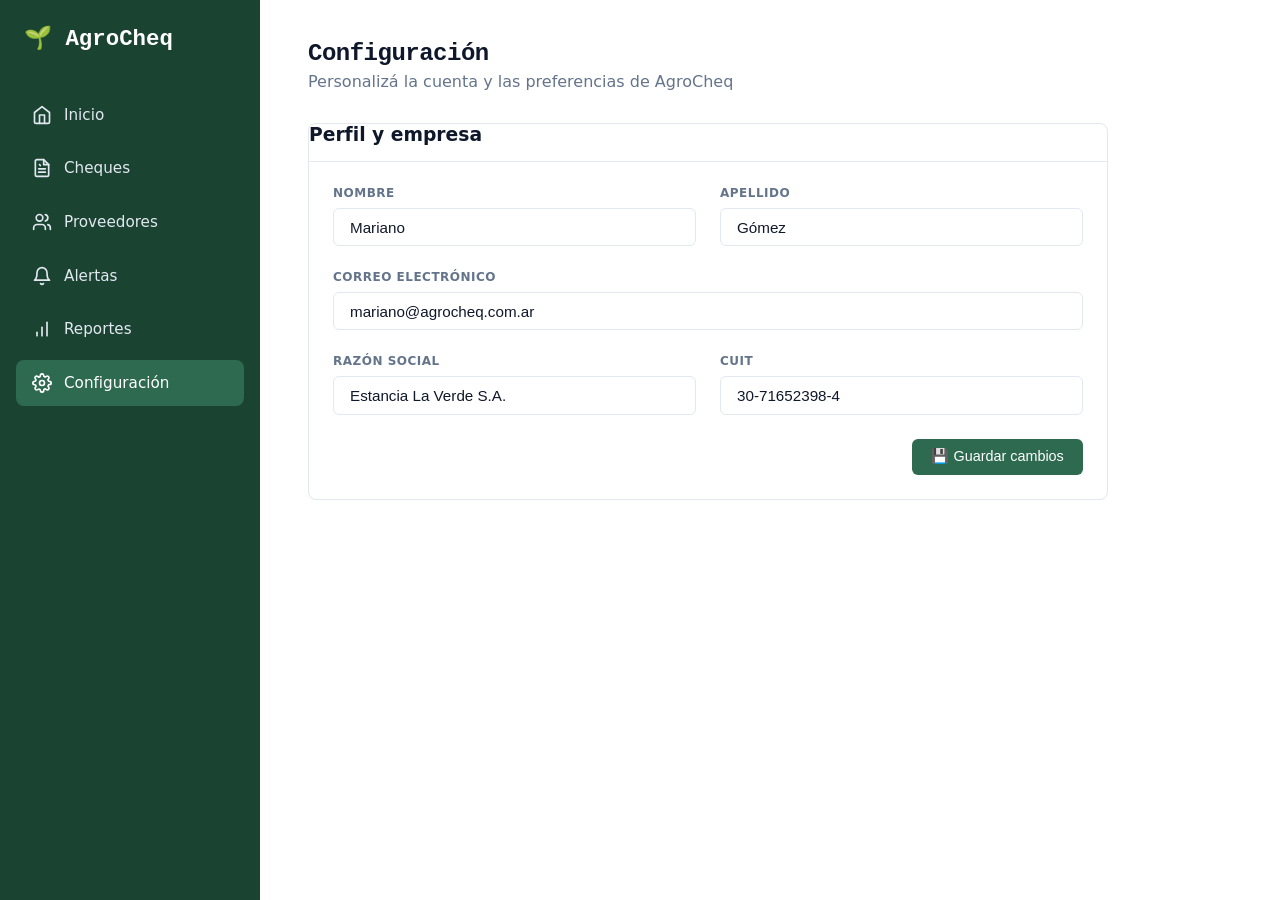
==== configuracion.html @ 2d89b177 "Add files via upload" ====
<!DOCTYPE html>
<html lang="es">
<head>
    <meta charset="UTF-8">
    <meta name="viewport" content="width=device-width, initial-scale=1.0">
    <title>Configuración - AgroCheq</title>
    <link rel="stylesheet" href="css/styles.css">
</head>
<body>
    <div class="contenedor-app">
        <nav class="sidebar">
            <h1>🌱 AgroCheq</h1>
            <ul>
                <li><a href="index.html"><svg viewBox="0 0 24 24"><path d="m3 9 9-7 9 7v11a2 2 0 0 1-2 2H5a2 2 0 0 1-2-2z"></path><polyline points="9 22 9 12 15 12 15 22"></polyline></svg>Inicio</a></li>
                <li><a href="cheques.html"><svg viewBox="0 0 24 24"><path d="M14 2H6a2 2 0 0 0-2 2v16a2 2 0 0 0 2 2h12a2 2 0 0 0 2-2V8z"></path><polyline points="14 2 14 8 20 8"></polyline><line x1="16" y1="13" x2="8" y2="13"></line><line x1="16" y1="17" x2="8" y2="17"></line><polyline points="10 9 9 8 9"></polyline></svg>Cheques</a></li>
                <li><a href="proveedores.html"><svg viewBox="0 0 24 24"><path d="M16 21v-2a4 4 0 0 0-4-4H6a4 4 0 0 0-4 4v2"></path><circle cx="9" cy="7" r="4"></circle><path d="M22 21v-2a4 4 0 0 0-3-3.87"></path><path d="M16 3.13a4 4 0 0 1 0 7.75"></path></svg>Proveedores</a></li>
                <li><a href="alertas.html"><svg viewBox="0 0 24 24"><path d="M18 8A6 6 0 0 0 6 8c0 7-3 9-3 9h18s-3-2-3-9"></path><path d="M13.73 21a2 2 0 0 1-3.46 0"></path></svg>Alertas</a></li>
                <li><a href="reportes.html"><svg viewBox="0 0 24 24"><line x1="12" y1="20" x2="12" y2="10"></line><line x1="18" y1="20" x2="18" y2="4"></line><line x1="6" y1="20" x2="6" y2="16"></line></svg>Reportes</a></li>
                <li><a href="configuracion.html" class="activo"><svg viewBox="0 0 24 24"><circle cx="12" cy="12" r="3"></circle><path d="M19.4 15a1.65 1.65 0 0 0 .33 1.82l.06.06a2 2 0 0 1 0 2.83 2 2 0 0 1-2.83 0l-.06-.06a1.65 1.65 0 0 0-1.82-.33 1.65 1.65 0 0 0-1 1.51V21a2 2 0 0 1-2 2 2 2 0 0 1-2-2v-.09A1.65 1.65 0 0 0 9 19.4a1.65 1.65 0 0 0-1.82.33l-.06.06a2 2 0 0 1-2.83 0 2 2 0 0 1 0-2.83l.06-.06a1.65 1.65 0 0 0 .33-1.82 1.65 1.65 0 0 0-1.51-1H3a2 2 0 0 1-2-2 2 2 0 0 1 2-2h.09A1.65 1.65 0 0 0 4.6 9a1.65 1.65 0 0 0-.33-1.82l-.06-.06a2 2 0 0 1 0-2.83 2 2 0 0 1 2.83 0l.06.06a1.65 1.65 0 0 0 1.82.33H9a1.65 1.65 0 0 0 1-1.51V3a2 2 0 0 1 2-2 2 2 0 0 1 2 2v.09a1.65 1.65 0 0 0 1 1.51 1.65 1.65 0 0 0 1.82-.33l.06-.06a2 2 0 0 1 2.83 0 2 2 0 0 1 0 2.83l-.06.06a1.65 1.65 0 0 0-.33 1.82V9a1.65 1.65 0 0 0 1.51 1H21a2 2 0 0 1 2 2 2 2 0 0 1-2 2h-.09a1.65 1.65 0 0 0-1.51 1z"></path></svg>Configuración</a></li>
            </ul>
        </nav>

        <main class="contenido-principal">
            <header>
                <div>
                    <h2>Configuración</h2>
                    <p style="color: #64748b; margin-top: 5px;">Personalizá la cuenta y las preferencias de AgroCheq</p>
                </div>
            </header>

            <section class="formulario-caja">
                <h3 style="border-bottom: 1px solid #e2e8f0; padding-bottom: 1rem;">Perfil y empresa</h3>
                
                <form action="#" method="POST" class="form-grid">
                    <div class="grupo-input">
                        <label for="nombre">Nombre</label>
                        <input type="text" id="nombre" value="Mariano" required>
                    </div>
                    
                    <div class="grupo-input">
                        <label for="apellido">Apellido</label>
                        <input type="text" id="apellido" value="Gómez" required>
                    </div>

                    <div class="grupo-input completo">
                        <label for="email">Correo Electrónico</label>
                        <input type="email" id="email" value="mariano@agrocheq.com.ar" required>
                    </div>

                    <div class="grupo-input">
                        <label for="razon_social">Razón Social</label>
                        <input type="text" id="razon_social" value="Estancia La Verde S.A.">
                    </div>

                    <div class="grupo-input">
                        <label for="cuit">CUIT</label>
                        <input type="text" id="cuit" value="30-71652398-4">
                    </div>

                    <div class="grupo-input completo" style="align-items: flex-end;">
                        <button type="submit" class="btn-primario">💾 Guardar cambios</button>
                    </div>
                </form>
            </section>
        </main>
    </div>
</body>
</html>
---- css/styles.css ----
/* --- VARIABLES EXACTAS DE TU FIGMA --- */
:root {
    /* Colores base */
    --bg-app: #ffffff;
    --bg-sidebar: #1b4332; /* El verde oscuro característico de tu panel */
    --bg-sidebar-activo: #2d6a4f; /* Verde más claro para el menú seleccionado */
    --borde-suave: #e2e8f0;
    
    /* Textos */
    --texto-principal: #0f172a;
    --texto-secundario: #64748b;
    --texto-sidebar: #e2e8f0;
    --naranja-logo: #f97316;
    
    /* Colores de las tarjetas (Extraídos de la imagen) */
    --color-rojo: #ef4444;
    --color-naranja: #f97316;
    --color-verde-acento: #10b981;
    --color-azul: #3b82f6;

    /* Estructura */
    --radio-borde: 8px;
    --transicion: all 0.2s ease;
}

* {
    margin: 0;
    padding: 0;
    box-sizing: border-box;
}

body {
    font-family: system-ui, -apple-system, sans-serif;
    background-color: var(--bg-app);
    color: var(--texto-principal);
}

/* --- TIPOGRAFÍA DE TÍTULOS (ESTILO FIGMA) --- */
/* En tu diseño, "Bienvenido!" y "Cheques Recientes" tienen tipografía monoespaciada */
h2, h3.titulo-mono {
    font-family: 'Consolas', 'Courier New', monospace;
    letter-spacing: -0.5px;
    color: var(--texto-principal);
}

/* --- ESTRUCTURA PRINCIPAL --- */
.contenedor-app {
    display: flex;
    min-height: 100vh;
}

/* --- BARRA LATERAL (CLON EXACTO) --- */
.sidebar {
    width: 260px;
    background-color: var(--bg-sidebar);
    padding: 1.5rem 1rem;
    color: white;
    display: flex;
    flex-direction: column;
}

/* Logo "AgroCheq" */
.sidebar h1 {
    font-family: 'Consolas', 'Courier New', monospace;
    font-size: 1.4rem;
    margin-bottom: 2.5rem;
    padding-left: 0.5rem;
    display: flex;
    align-items: center;
    gap: 10px;
}
.sidebar h1 span { color: var(--naranja-logo); } /* La palabra "Cheq" en naranja */

/* Menú */
.sidebar ul {
    list-style: none;
    display: flex;
    flex-direction: column;
    gap: 0.5rem;
}

.sidebar a {
    text-decoration: none;
    color: var(--texto-sidebar);
    font-size: 0.95rem;
    padding: 0.8rem 1rem;
    border-radius: var(--radio-borde);
    
    /* Agregamos flexbox para alinear el ícono con el texto */
    display: flex;
    align-items: center;
    gap: 12px; 
    
    transition: var(--transicion);
}

/* Estilo estándar para todos los íconos SVG del menú */
.sidebar a svg {
    width: 20px;
    height: 20px;
    stroke: currentColor;
    stroke-width: 2;
    stroke-linecap: round;
    stroke-linejoin: round;
    fill: none;
}

.sidebar a:hover {
    background-color: rgba(255, 255, 255, 0.05);
}

.sidebar a.activo {
    background-color: var(--bg-sidebar-activo);
    color: white;
    font-weight: 500;
}

/* Versión en la esquina inferior (v1.0.0) */
.version-app {
    margin-top: auto;
    font-family: monospace;
    color: #6b7280;
    padding-left: 1rem;
    font-size: 0.8rem;
}

/* --- CONTENIDO PRINCIPAL --- */
.contenido-principal {
    flex: 1;
    padding: 2.5rem 3rem;
}

header {
    margin-bottom: 2rem;
    display: flex;
    justify-content: space-between;
    align-items: flex-start;
}

/* --- TARJETAS DE RESUMEN (BORDES DE COLORES) --- */
.contenedor-tarjetas {
    display: flex;
    gap: 1.5rem;
    margin-bottom: 3rem;
}

.tarjeta-resumen {
    flex: 1;
    background: white;
    padding: 1.5rem;
    border-radius: var(--radio-borde);
    border: 1px solid var(--borde-suave);
    box-shadow: 0 1px 2px rgba(0,0,0,0.02);
}

.tarjeta-resumen h3 {
    font-size: 2.5rem;
    margin-bottom: 0.2rem;
}

.tarjeta-resumen p {
    font-size: 0.85rem;
    font-weight: 500;
}

/* Colores idénticos a las capturas */
.borde-rojo { border-color: var(--color-rojo); }
.borde-rojo h3, .borde-rojo p { color: var(--color-rojo); }

.borde-naranja { border-color: var(--color-naranja); }
.borde-naranja h3, .borde-naranja p { color: var(--color-naranja); }

.borde-verde { border-color: var(--color-verde-acento); }
.borde-verde h3, .borde-verde p { color: var(--color-verde-acento); }

.borde-azul { border-color: var(--color-azul); }
.borde-azul h3, .borde-azul p { color: var(--color-azul); }

/* --- TABLAS (DISEÑO LIMPIO) --- */
.contenedor-tabla {
    background: white;
    border-radius: var(--radio-borde);
    border: 1px solid var(--borde-suave);
    overflow: hidden;
}

table {
    width: 100%;
    border-collapse: collapse;
    text-align: left;
}

th {
    font-family: 'Consolas', 'Courier New', monospace;
    font-size: 0.8rem;
    color: var(--texto-principal);
    background-color: #fafafa;
    padding: 1rem 1.5rem;
    border-bottom: 1px solid var(--borde-suave);
}

td {
    padding: 1rem 1.5rem;
    font-size: 0.9rem;
    color: var(--texto-secundario);
    border-bottom: 1px solid var(--borde-suave);
}

/* --- FORMULARIOS (CONFIGURACIÓN) --- */
.formulario-caja {
    background: white;
    border: 1px solid var(--borde-suave);
    border-radius: var(--radio-borde);
    max-width: 800px;
}

.formulario-header {
    padding: 1.5rem;
    border-bottom: 1px solid var(--borde-suave);
}

.formulario-header h3 { font-family: 'Consolas', monospace; font-size: 1.1rem; }
.formulario-header p { font-size: 0.85rem; color: var(--texto-secundario); margin-top: 0.3rem;}

.form-grid {
    display: grid;
    grid-template-columns: 1fr 1fr;
    gap: 1.5rem;
    padding: 1.5rem;
}

.grupo-input { display: flex; flex-direction: column; gap: 0.5rem; }
.grupo-input.completo { grid-column: 1 / -1; }

label { font-size: 0.75rem; font-weight: 700; color: var(--texto-secundario); text-transform: uppercase; letter-spacing: 0.5px; }

input {
    padding: 0.6rem 1rem;
    border: 1px solid var(--borde-suave);
    border-radius: 6px;
    font-size: 0.95rem;
    outline: none;
    color: var(--texto-principal);
}

input:focus { border-color: var(--bg-sidebar-activo); }

/* --- BOTONES --- */
.btn-primario {
    background-color: var(--bg-sidebar-activo);
    color: white;
    border: none;
    padding: 0.6rem 1.2rem;
    border-radius: 6px;
    font-size: 0.9rem;
    font-weight: 500;
    cursor: pointer;
    transition: var(--transicion);
}

.btn-primario:hover { background-color: var(--bg-sidebar); }
/* --- BUSCADOR Y FILTROS --- */
.barra-busqueda {
    width: 100%;
    max-width: 500px;
    margin-bottom: 1.5rem;
    position: relative;
}
.barra-busqueda input {
    width: 100%;
    padding-left: 2.5rem; /* Espacio para la lupita */
}

/* --- PESTAÑAS (TABS) EN ALERTAS --- */
.tabs {
    display: flex;
    gap: 1.5rem;
    border-bottom: 1px solid var(--borde-suave);
    margin-bottom: 1.5rem;
}
.tab {
    padding: 0.5rem 0;
    cursor: pointer;
    font-size: 0.95rem;
    color: var(--texto-secundario);
    font-weight: 500;
}
.tab.activa {
    color: var(--bg-sidebar-activo);
    border-bottom: 2px solid var(--bg-sidebar-activo);
}

/* --- ESTADOS VACÍOS --- */
.estado-vacio {
    display: flex;
    flex-direction: column;
    align-items: center;
    justify-content: center;
    padding: 3rem;
    color: var(--texto-secundario);
}

/* --- GRILLA DE REPORTES --- */
.grilla-reportes {
    display: grid;
    grid-template-columns: 2fr 1fr;
    gap: 1.5rem;
}
.panel-reporte {
    background: white;
    border: 1px solid var(--borde-suave);
    border-radius: var(--radio-borde);
    padding: 1.5rem;
}
/* --- BARRA DE FILTROS Y BÚSQUEDA --- */
.barra-filtros {
    display: flex;
    justify-content: space-between;
    align-items: center;
    margin-bottom: 1.5rem;
}

.input-busqueda:focus {
    border-color: #6ee7b7; /* Un borde verde más claro al hacer foco */
    box-shadow: 0 0 0 2px rgba(110, 231, 183, 0.2);
}

.filtros-dropdowns {
    display: flex;
    gap: 10px;
}

/* --- MENÚS DESPLEGABLES (DROPDOWNS) --- */
.dropdown {
    position: relative;
    display: inline-block;
}

.btn-dropdown {
    background: white;
    border: 1px solid var(--borde-suave);
    color: var(--texto-principal);
    padding: 0.6rem 1rem;
    border-radius: 6px;
    cursor: pointer;
    display: flex;
    align-items: center;
    gap: 8px;
    font-size: 0.9rem;
}

.dropdown-content {
    display: none;
    position: absolute;
    right: 0;
    background-color: white;
    min-width: 160px;
    box-shadow: 0 10px 15px -3px rgba(0, 0, 0, 0.1);
    border: 1px solid var(--borde-suave);
    border-radius: 6px;
    z-index: 10;
    margin-top: 5px;
    padding: 0.5rem 0;
}

.dropdown-content.mostrar {
    display: block; /* La clase que JS va a añadir para mostrarlo */
}

.dropdown-content a {
    color: var(--texto-principal);
    padding: 8px 16px;
    text-decoration: none;
    display: block;
    font-size: 0.9rem;
}

.dropdown-content a:hover {
    background-color: #f8fafc;
}

.dropdown-content a.seleccionado {
    font-weight: 600;
}

/* --- ESTILOS DEL MODAL --- */
.modal {
    display: none; /* Oculto por defecto */
    position: fixed;
    z-index: 100;
    left: 0;
    top: 0;
    width: 100%;
    height: 100%;
    background-color: rgba(0,0,0,0.4); /* Fondo oscuro semitransparente */
    backdrop-filter: blur(2px);
}

.modal-contenido {
    background-color: #fefefe;
    margin: 5% auto; /* Centrado */
    border-radius: 8px;
    width: 90%;
    max-width: 500px;
    box-shadow: 0 20px 25px -5px rgba(0, 0, 0, 0.1);
}

.modal-header {
    padding: 1.5rem;
    border-bottom: 1px solid var(--borde-suave);
    display: flex;
    justify-content: space-between;
    align-items: center;
}

.modal-header h3 {
    font-family: 'Consolas', monospace;
    font-size: 1.1rem;
}

.cerrar-modal {
    color: #94a3b8;
    font-size: 28px;
    font-weight: bold;
    cursor: pointer;
}

.cerrar-modal:hover { color: #0f172a; }

.modal-body { padding: 1.5rem; }
/* --- CORRECCIÓN DE FORMULARIOS Y MODALES --- */

/* 1. Obligar a las cajas de texto a ocupar todo el ancho de su columna */
.grupo-input input {
    width: 100%;
    box-sizing: border-box;
}

/* 2. Liberar al pie del modal para que cruce ambas columnas de lado a lado */
.modal-footer, .completo {
    grid-column: 1 / -1 !important;
    width: 100%;
}
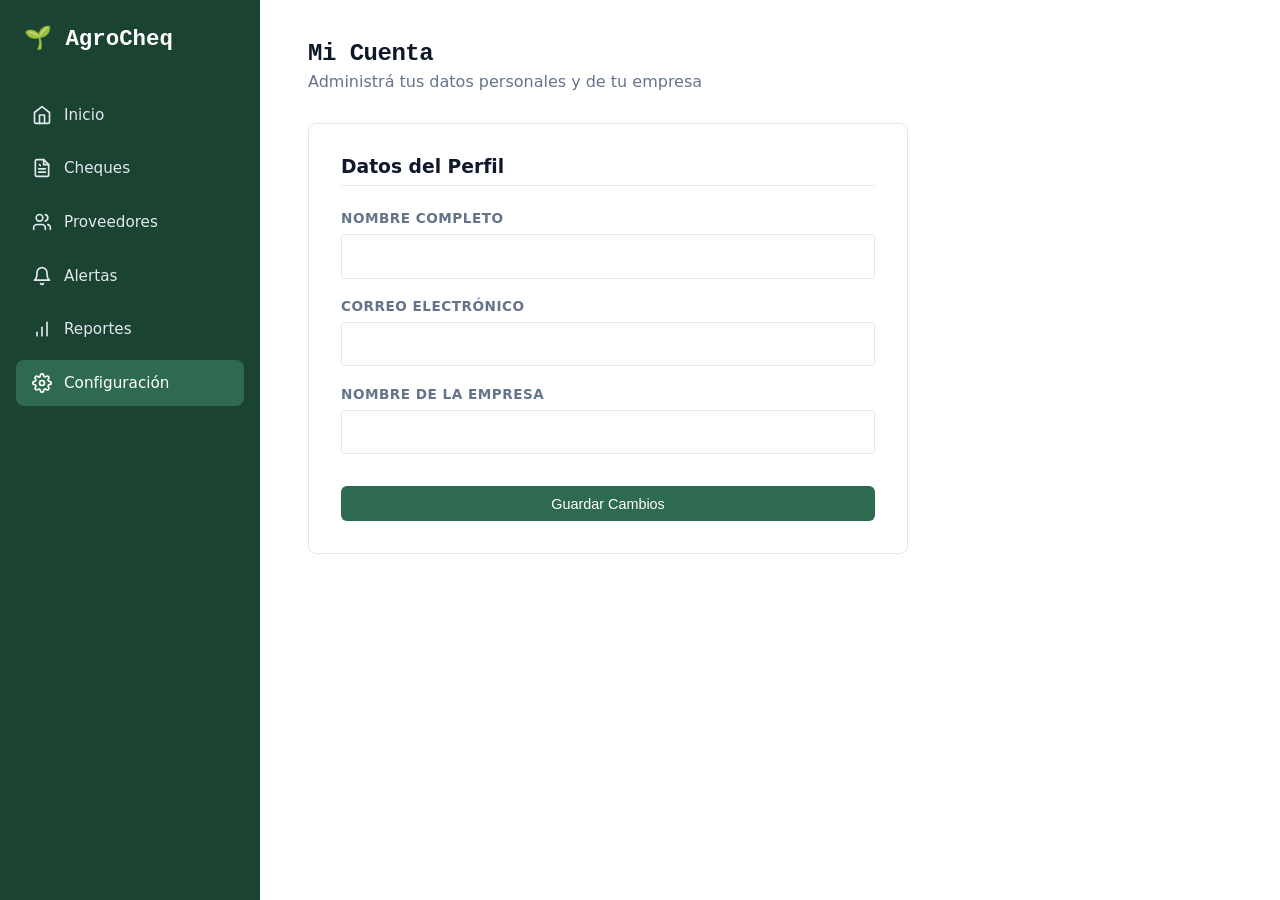
==== commit 11fb81bb: "Add files via upload" ====
--- a/configuracion.html
+++ b/configuracion.html
@@ -23,43 +23,27 @@
         <main class="contenido-principal">
             <header>
                 <div>
-                    <h2>Configuración</h2>
-                    <p style="color: #64748b; margin-top: 5px;">Personalizá la cuenta y las preferencias de AgroCheq</p>
+                    <h2 class="titulo-mono">Mi Cuenta</h2>
+                    <p style="color: var(--texto-secundario); margin-top: 5px;">Administrá tus datos personales y de tu empresa</p>
                 </div>
             </header>
 
-            <section class="formulario-caja">
-                <h3 style="border-bottom: 1px solid #e2e8f0; padding-bottom: 1rem;">Perfil y empresa</h3>
-                
-                <form action="#" method="POST" class="form-grid">
-                    <div class="grupo-input">
-                        <label for="nombre">Nombre</label>
-                        <input type="text" id="nombre" value="Mariano" required>
+            <section style="background: white; padding: 2rem; border-radius: 8px; border: 1px solid var(--borde-suave); max-width: 600px;">
+                <h3 style="margin-bottom: 1.5rem; color: var(--texto-principal); border-bottom: 1px solid var(--borde-suave); padding-bottom: 0.5rem;">Datos del Perfil</h3>
+                <form id="form-perfil">
+                    <div style="margin-bottom: 1.2rem;">
+                        <label style="display: block; margin-bottom: 0.5rem; font-size: 0.85rem; font-weight: bold; color: var(--texto-secundario);">NOMBRE COMPLETO</label>
+                        <input type="text" id="perfil-nombre" style="width: 100%; padding: 0.8rem; border: 1px solid var(--borde-suave); border-radius: 4px;" required>
                     </div>
-                    
-                    <div class="grupo-input">
-                        <label for="apellido">Apellido</label>
-                        <input type="text" id="apellido" value="Gómez" required>
+                    <div style="margin-bottom: 1.2rem;">
+                        <label style="display: block; margin-bottom: 0.5rem; font-size: 0.85rem; font-weight: bold; color: var(--texto-secundario);">CORREO ELECTRÓNICO</label>
+                        <input type="email" id="perfil-correo" style="width: 100%; padding: 0.8rem; border: 1px solid var(--borde-suave); border-radius: 4px;" required>
                     </div>
-
-                    <div class="grupo-input completo">
-                        <label for="email">Correo Electrónico</label>
-                        <input type="email" id="email" value="mariano@agrocheq.com.ar" required>
+                    <div style="margin-bottom: 2rem;">
+                        <label style="display: block; margin-bottom: 0.5rem; font-size: 0.85rem; font-weight: bold; color: var(--texto-secundario);">NOMBRE DE LA EMPRESA</label>
+                        <input type="text" id="perfil-empresa" style="width: 100%; padding: 0.8rem; border: 1px solid var(--borde-suave); border-radius: 4px;" required>
                     </div>
-
-                    <div class="grupo-input">
-                        <label for="razon_social">Razón Social</label>
-                        <input type="text" id="razon_social" value="Estancia La Verde S.A.">
-                    </div>
-
-                    <div class="grupo-input">
-                        <label for="cuit">CUIT</label>
-                        <input type="text" id="cuit" value="30-71652398-4">
-                    </div>
-
-                    <div class="grupo-input completo" style="align-items: flex-end;">
-                        <button type="submit" class="btn-primario">💾 Guardar cambios</button>
-                    </div>
+                    <button type="submit" class="btn-primario" style="width: 100%;">Guardar Cambios</button>
                 </form>
             </section>
         </main>
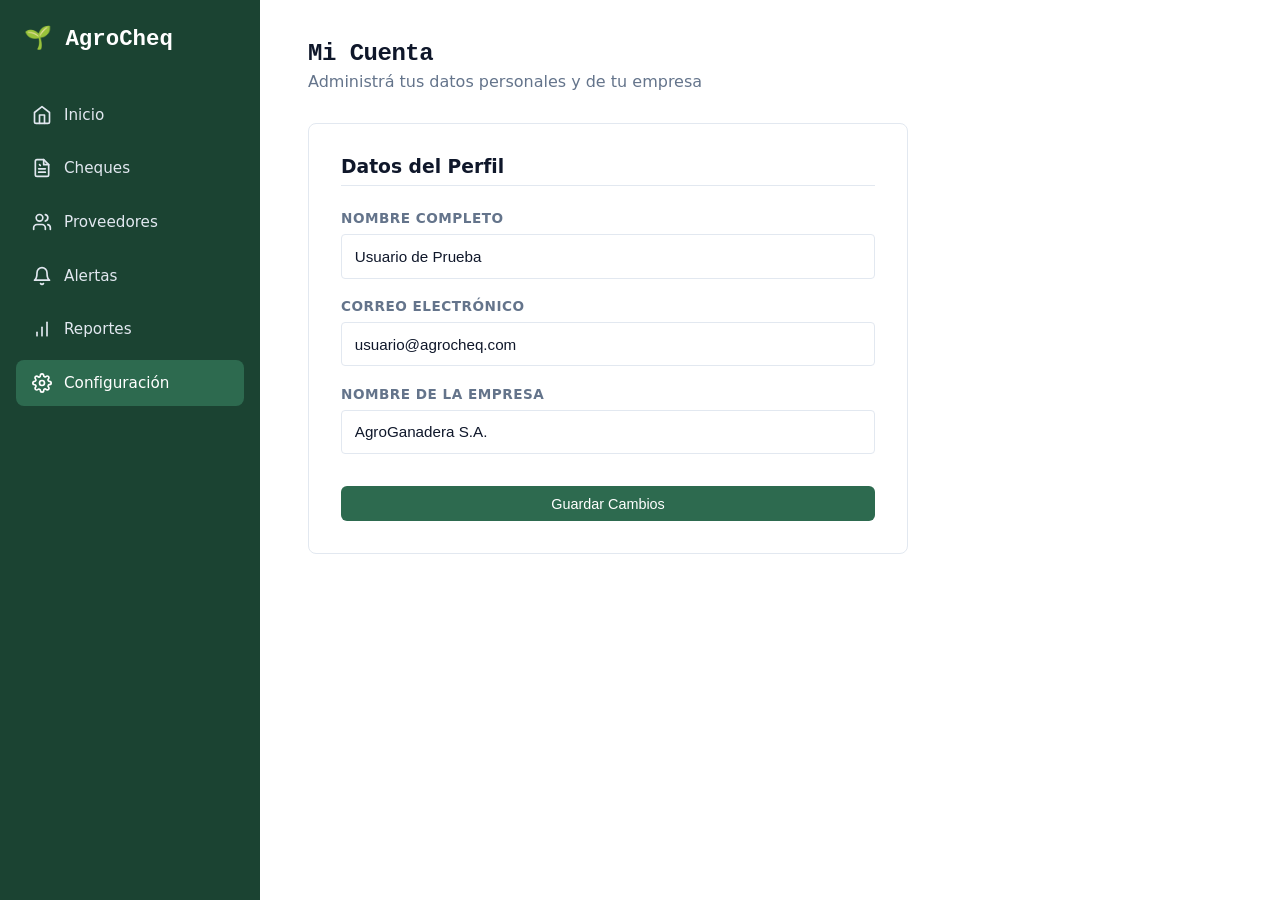
==== commit cece4bd9: "Add files via upload" ====
--- a/configuracion.html
+++ b/configuracion.html
@@ -48,5 +48,8 @@
             </section>
         </main>
     </div>
+    
+    <!-- Conectamos el JavaScript -->
+    <script src="js/main.js"></script>
 </body>
-</html>+</html>
--- a/css/styles.css
+++ b/css/styles.css
@@ -440,4 +440,84 @@
 .modal-footer, .completo {
     grid-column: 1 / -1 !important;
     width: 100%;
+}
+
+/* =========================================
+   DISEÑO RESPONSIVO (MÓVILES Y TABLETS)
+========================================= */
+
+@media screen and (max-width: 768px) {
+    /* 1. Cambiar la estructura principal (el menú pasa arriba) */
+    .contenedor-app {
+        display: flex;
+        flex-direction: column;
+    }
+
+    /* 2. Menú lateral pasa a ser una barra superior deslizable */
+    .sidebar {
+        width: 100%;
+        height: auto;
+        padding: 1rem;
+        position: relative;
+        overflow-x: auto; /* Permite deslizar con el dedo */
+        white-space: nowrap;
+        border-right: none;
+        border-bottom: 1px solid var(--borde-suave);
+    }
+    
+    .sidebar ul {
+        display: flex;
+        gap: 15px;
+        margin-top: 10px;
+    }
+
+    /* 3. Ajustar el área de contenido para que ocupe todo */
+    .contenido-principal {
+        width: 100%;
+        padding: 1rem;
+        margin: 0;
+    }
+
+    /* 4. Tarjetas de resumen pasan a 2 columnas */
+    .contenedor-tarjetas {
+        grid-template-columns: 1fr 1fr;
+        gap: 1rem;
+    }
+
+    /* 5. Tablas adaptables (Scroll horizontal táctil) */
+    .contenedor-tabla {
+        overflow-x: auto;
+        -webkit-overflow-scrolling: touch;
+        display: block; 
+        width: 100%;
+        border-radius: 8px;
+    }
+
+    /* 6. Modales ocupan casi toda la pantalla */
+    .modal-contenido {
+        width: 95%;
+        margin: 10% auto;
+        padding: 1.5rem;
+    }
+    
+    /* 7. Botones y filtros se apilan para tocar mejor */
+    .filtros, .filtros-dropdowns {
+        flex-direction: column;
+        width: 100%;
+        gap: 10px;
+    }
+    
+    .filtros input, .btn-primario, .btn-secundario {
+        width: 100%;
+        box-sizing: border-box;
+        text-align: center;
+        justify-content: center;
+    }
+}
+
+/* Para celulares muy chicos (pantallas finitas) */
+@media screen and (max-width: 480px) {
+    .contenedor-tarjetas {
+        grid-template-columns: 1fr; /* Tarjetas de a 1 por fila */
+    }
 }
